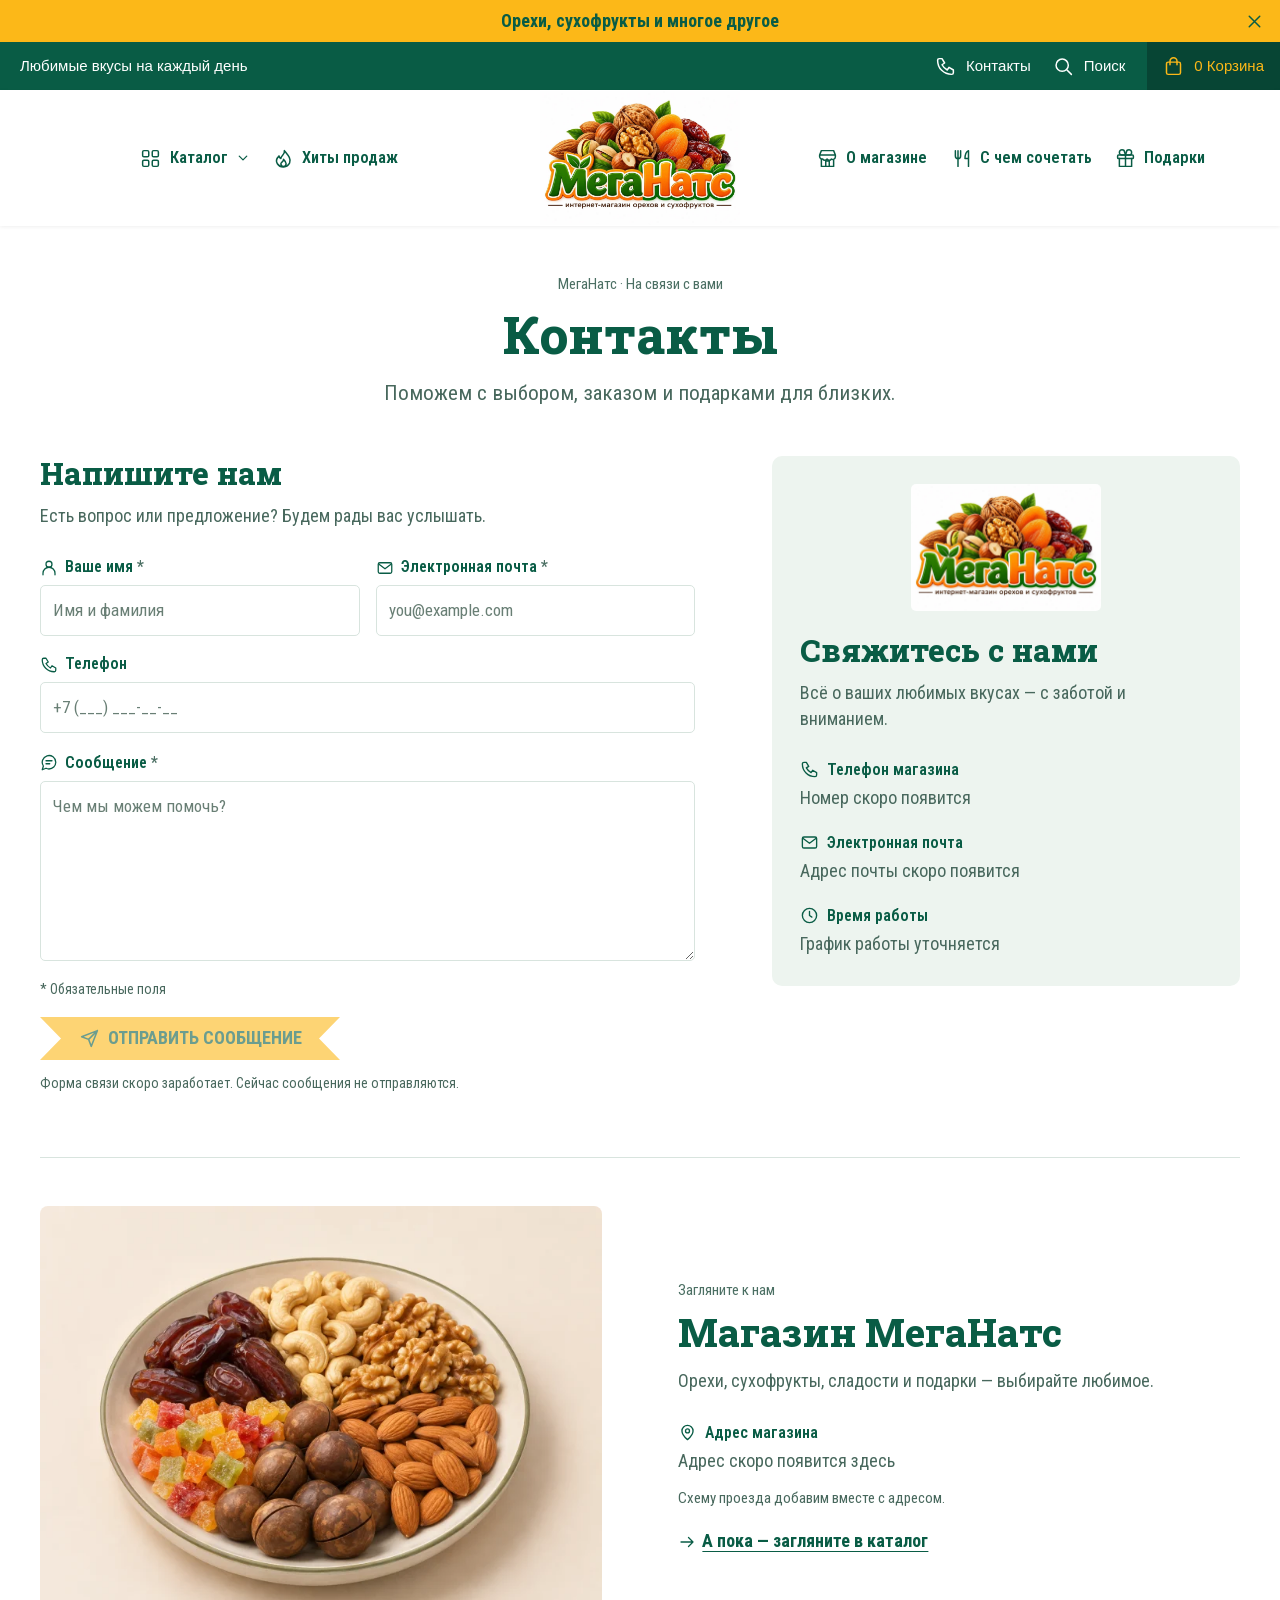
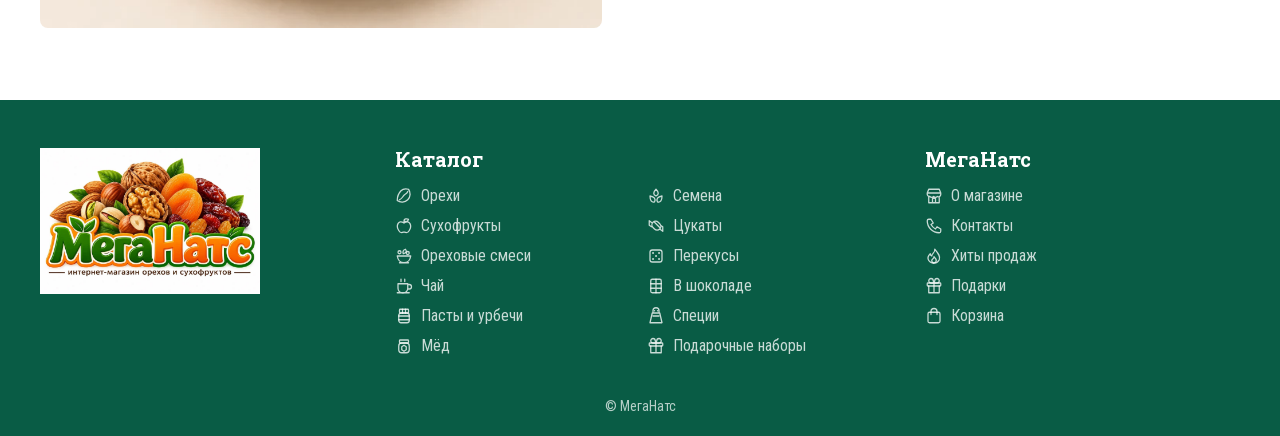
==== contacts.html @ 9f07befe "save" ====
<!doctype html>
<html lang="ru">
<head>
  <meta charset="utf-8">
  <meta name="viewport" content="width=device-width, initial-scale=1">
  <meta name="theme-color" content="#095c45">
  <meta name="description" content="Свяжитесь с МегаНатс: вопросы о заказах, орехах, сухофруктах и подарочных наборах.">
  <title>Контакты — МегаНатс</title>
  <link rel="stylesheet" href="styles.css">
  <script defer src="products.js"></script>
  <script defer src="app.js"></script>
</head>
<body id="top">
  <a class="skip" href="#main">К содержанию</a>
  <div class="announcement">
    <a href="index.html#catalog">Орехи, сухофрукты и многое другое</a>
    <button type="button" class="announcement-close close-button" aria-label="Закрыть объявление" data-action="dismiss-announcement"><svg class="icon" aria-hidden="true" focusable="false"><use href="assets/icons.svg#close"></use></svg></button>
  </div>

  <div class="utility">
    <p>Любимые вкусы на каждый день</p>
    <div class="utility-links">
      <a href="contacts.html" aria-current="page"><svg class="icon" aria-hidden="true" focusable="false"><use href="assets/icons.svg#phone"></use></svg><span>Контакты</span></a>
      <button type="button" data-action="search"><svg class="icon" aria-hidden="true" focusable="false"><use href="assets/icons.svg#search"></use></svg>Поиск</button>
      <button type="button" data-action="cart"><svg class="icon" aria-hidden="true" focusable="false"><use href="assets/icons.svg#bag"></use></svg><span><span data-cart-count>0</span> Корзина</span></button>
    </div>
  </div>

  <header class="site-header">
    <nav class="main-nav" aria-label="Главное меню">
      <div class="nav-side">
        <details class="catalog-menu">
          <summary><svg class="icon" aria-hidden="true" focusable="false"><use href="assets/icons.svg#catalog"></use></svg><span>Каталог</span> <span class="chevron" aria-hidden="true"></span></summary>
          <div id="catalog-menu-items" class="mega-menu"></div>
        </details>
        <a href="index.html#bestsellers"><svg class="icon" aria-hidden="true" focusable="false"><use href="assets/icons.svg#flame"></use></svg><span>Хиты продаж</span></a>
      </div>
      <button class="mobile-action mobile-menu-button" type="button" data-action="menu" aria-label="Открыть меню"><svg class="icon" aria-hidden="true" focusable="false"><use href="assets/icons.svg#menu"></use></svg></button>
      <a class="brand" href="index.html#top" aria-label="МегаНатс — главная"><img src="assets/logo.png" alt="МегаНатс — интернет-магазин орехов и сухофруктов" width="1536" height="1024"></a>
      <div class="nav-side">
        <a href="index.html#about"><svg class="icon" aria-hidden="true" focusable="false"><use href="assets/icons.svg#store"></use></svg><span>О магазине</span></a>
        <a href="index.html#tips"><svg class="icon" aria-hidden="true" focusable="false"><use href="assets/icons.svg#pairing"></use></svg><span>С чем сочетать</span></a>
        <a href="index.html#gifts"><svg class="icon" aria-hidden="true" focusable="false"><use href="assets/icons.svg#gift"></use></svg><span>Подарки</span></a>
      </div>
      <div class="mobile-action mobile-tools">
        <button type="button" data-action="search" aria-label="Поиск"><svg class="icon" aria-hidden="true" focusable="false"><use href="assets/icons.svg#search"></use></svg></button>
        <button type="button" data-action="cart" aria-label="Корзина"><svg class="icon" aria-hidden="true" focusable="false"><use href="assets/icons.svg#bag"></use></svg><span class="mobile-count" data-cart-count>0</span></button>
      </div>
    </nav>
  </header>

  <main id="main" class="contacts-page">
    <header class="contacts-heading page-width">
      <p class="contacts-eyebrow">МегаНатс · На связи с вами</p>
      <h1>Контакты</h1>
      <p>Поможем с выбором, заказом и подарками для близких.</p>
    </header>

    <div class="contact-layout page-width">
      <section class="contact-message" aria-labelledby="contact-message-title">
        <h2 id="contact-message-title">Напишите нам</h2>
        <p class="contact-intro">Есть вопрос или предложение? Будем рады вас услышать.</p>
        <form id="contact-form" class="contact-form" aria-describedby="contact-form-note">
          <div class="contact-fields">
            <label><svg class="icon" aria-hidden="true" focusable="false"><use href="assets/icons.svg#user"></use></svg>Ваше имя <span aria-hidden="true">*</span><input name="name" autocomplete="name" placeholder="Имя и фамилия" maxlength="100" required></label>
            <label><svg class="icon" aria-hidden="true" focusable="false"><use href="assets/icons.svg#mail"></use></svg>Электронная почта <span aria-hidden="true">*</span><input name="email" type="email" autocomplete="email" placeholder="you@example.com" maxlength="150" required></label>
            <label class="contact-field-wide"><svg class="icon" aria-hidden="true" focusable="false"><use href="assets/icons.svg#phone"></use></svg>Телефон<input name="phone" type="tel" autocomplete="tel" placeholder="+7 (___) ___-__-__" maxlength="30"></label>
          </div>
          <label><svg class="icon" aria-hidden="true" focusable="false"><use href="assets/icons.svg#message"></use></svg>Сообщение <span aria-hidden="true">*</span><textarea name="message" rows="6" maxlength="3000" placeholder="Чем мы можем помочь?" required></textarea></label>
          <p class="contact-required">* Обязательные поля</p>
          <button class="ribbon" type="submit" disabled><svg class="icon" aria-hidden="true" focusable="false"><use href="assets/icons.svg#send"></use></svg>Отправить сообщение</button>
          <p id="contact-form-note" class="contact-form-note">Форма связи скоро заработает. Сейчас сообщения не отправляются.</p>
        </form>
      </section>

      <aside class="contact-card" aria-labelledby="contact-card-title">
        <img class="contact-logo" src="assets/logo.png" alt="МегаНатс — интернет-магазин орехов и сухофруктов" width="1536" height="1024">
        <h2 id="contact-card-title">Свяжитесь с нами</h2>
        <p>Всё о ваших любимых вкусах — с заботой и вниманием.</p>
        <dl class="contact-details">
          <div><dt><svg class="icon" aria-hidden="true" focusable="false"><use href="assets/icons.svg#phone"></use></svg>Телефон магазина</dt><dd class="contact-placeholder">Номер скоро появится</dd></div>
          <div><dt><svg class="icon" aria-hidden="true" focusable="false"><use href="assets/icons.svg#mail"></use></svg>Электронная почта</dt><dd class="contact-placeholder">Адрес почты скоро появится</dd></div>
          <div><dt><svg class="icon" aria-hidden="true" focusable="false"><use href="assets/icons.svg#clock"></use></svg>Время работы</dt><dd class="contact-placeholder">График работы уточняется</dd></div>
        </dl>
      </aside>
    </div>

    <section class="contact-visit page-width" aria-labelledby="contact-visit-title">
      <div class="contact-visit-photo"><img src="assets/catalog/6151.webp" alt="Ассорти орехов и сухофруктов МегаНатс" width="720" height="540" loading="lazy"></div>
      <div class="contact-visit-copy">
        <p class="contacts-eyebrow">Загляните к нам</p>
        <h2 id="contact-visit-title">Магазин МегаНатс</h2>
        <p>Орехи, сухофрукты, сладости и подарки — выбирайте любимое.</p>
        <dl class="contact-details">
          <div><dt><svg class="icon" aria-hidden="true" focusable="false"><use href="assets/icons.svg#pin"></use></svg>Адрес магазина</dt><dd class="contact-placeholder">Адрес скоро появится здесь</dd></div>
        </dl>
        <p class="contact-map-note">Схему проезда добавим вместе с адресом.</p>
        <a class="text-link" href="index.html#catalog"><svg class="icon" aria-hidden="true" focusable="false"><use href="assets/icons.svg#arrow-right"></use></svg>А пока — загляните в каталог</a>
      </div>
    </section>
  </main>

  <footer class="footer">
    <div class="page-width footer-grid">
      <a class="footer-brand" href="index.html#top"><img src="assets/logo.png" width="1536" height="1024" alt="МегаНатс" loading="lazy"></a>
      <div><h2>Каталог</h2><div id="footer-categories" class="footer-links"></div></div>
      <div><h2>МегаНатс</h2><div class="footer-links">
        <a href="index.html#about"><svg class="icon" aria-hidden="true" focusable="false"><use href="assets/icons.svg#store"></use></svg><span>О магазине</span></a><a href="contacts.html" aria-current="page"><svg class="icon" aria-hidden="true" focusable="false"><use href="assets/icons.svg#phone"></use></svg><span>Контакты</span></a><a href="index.html#bestsellers"><svg class="icon" aria-hidden="true" focusable="false"><use href="assets/icons.svg#flame"></use></svg><span>Хиты продаж</span></a><a href="index.html#gifts"><svg class="icon" aria-hidden="true" focusable="false"><use href="assets/icons.svg#gift"></use></svg><span>Подарки</span></a>
        <button type="button" data-action="cart"><svg class="icon" aria-hidden="true" focusable="false"><use href="assets/icons.svg#bag"></use></svg>Корзина</button>
      </div></div>
    </div>
    <p class="copyright">© МегаНатс</p>
  </footer>

  <dialog id="cart-dialog" class="drawer" aria-labelledby="cart-title">
    <div class="dialog-heading"><h2 id="cart-title"><svg class="icon" aria-hidden="true" focusable="false"><use href="assets/icons.svg#bag"></use></svg>Корзина</h2><button class="close-button" data-action="close" type="button" aria-label="Закрыть корзину"><svg class="icon" aria-hidden="true" focusable="false"><use href="assets/icons.svg#close"></use></svg></button></div>
    <div id="cart-items" class="cart-items"></div>
    <div id="cart-summary" class="cart-summary" hidden>
      <p class="total"><strong>Итого</strong><strong id="cart-total"></strong></p>
      <button class="ribbon" data-action="checkout" type="button"><svg class="icon" aria-hidden="true" focusable="false"><use href="assets/icons.svg#receipt"></use></svg>Оформить заказ</button>
      <button class="text-link" data-action="download" type="button"><svg class="icon" aria-hidden="true" focusable="false"><use href="assets/icons.svg#download"></use></svg>Скачать список</button>
      <p>Цены предварительные. Оформление работает в тестовом режиме.</p>
    </div>
  </dialog>
  <dialog id="product-dialog" class="product-dialog" aria-labelledby="product-title">
    <button class="close-button product-close" data-action="close" type="button" aria-label="Закрыть карточку товара"><svg class="icon" aria-hidden="true" focusable="false"><use href="assets/icons.svg#close"></use></svg></button>
    <div id="product-detail" class="product-detail"></div>
  </dialog>
  <dialog id="menu-dialog" class="drawer mobile-drawer" aria-labelledby="mobile-menu-title">
    <div class="dialog-heading"><h2 id="mobile-menu-title"><svg class="icon" aria-hidden="true" focusable="false"><use href="assets/icons.svg#menu"></use></svg>Меню</h2><button class="close-button" data-action="close" type="button" aria-label="Закрыть меню"><svg class="icon" aria-hidden="true" focusable="false"><use href="assets/icons.svg#close"></use></svg></button></div>
    <nav class="mobile-nav" aria-label="Разделы магазина">
      <details class="mobile-catalog-menu">
        <summary><svg class="icon" aria-hidden="true" focusable="false"><use href="assets/icons.svg#catalog"></use></svg><span>Каталог</span> <span class="chevron" aria-hidden="true"></span></summary>
        <div id="mobile-categories" class="mobile-category-links"></div>
      </details>
      <a href="index.html#bestsellers"><svg class="icon" aria-hidden="true" focusable="false"><use href="assets/icons.svg#flame"></use></svg><span>Хиты продаж</span></a><a href="index.html#about"><svg class="icon" aria-hidden="true" focusable="false"><use href="assets/icons.svg#store"></use></svg><span>О магазине</span></a><a href="index.html#tips"><svg class="icon" aria-hidden="true" focusable="false"><use href="assets/icons.svg#pairing"></use></svg><span>С чем сочетать</span></a><a href="contacts.html" aria-current="page"><svg class="icon" aria-hidden="true" focusable="false"><use href="assets/icons.svg#phone"></use></svg><span>Контакты</span></a>
    </nav>
  </dialog>
  <button class="floating-cart" data-action="cart" type="button" hidden>
    <svg class="icon" aria-hidden="true" focusable="false"><use href="assets/icons.svg#bag"></use></svg>
    <span>Корзина <span class="floating-cart-count" data-cart-count>0</span></span>
    <strong id="floating-total"></strong>
  </button>
  <dialog id="checkout-dialog" class="checkout-dialog" aria-labelledby="checkout-title">
    <div class="dialog-heading">
      <h2 id="checkout-title"><svg class="icon" aria-hidden="true" focusable="false"><use href="assets/icons.svg#receipt"></use></svg>Оформление заказа</h2>
      <button class="close-button" data-action="close" type="button" aria-label="Закрыть оформление заказа"><svg class="icon" aria-hidden="true" focusable="false"><use href="assets/icons.svg#close"></use></svg></button>
    </div>
    <form id="checkout-form" class="checkout-body" method="dialog">
      <p class="demo-note">Тестовый заказ. Используйте пример контактов. Оплата и отправка заказа не подключены.</p>
      <fieldset>
        <legend><svg class="icon" aria-hidden="true" focusable="false"><use href="assets/icons.svg#user"></use></svg>Контакты</legend>
        <div class="checkout-fields">
          <label><span class="field-label"><svg class="icon" aria-hidden="true" focusable="false"><use href="assets/icons.svg#user"></use></svg>Имя</span><input name="name" autocomplete="off" maxlength="80" required></label>
          <label><span class="field-label"><svg class="icon" aria-hidden="true" focusable="false"><use href="assets/icons.svg#phone"></use></svg>Телефон</span><input name="phone" type="tel" autocomplete="off" maxlength="30" placeholder="+7 900 000-00-00" required></label>
        </div>
      </fieldset>
      <fieldset>
        <legend><svg class="icon" aria-hidden="true" focusable="false"><use href="assets/icons.svg#truck"></use></svg>Получение</legend>
        <div class="delivery-options">
          <label><input name="method" type="radio" value="pickup" checked> <svg class="icon" aria-hidden="true" focusable="false"><use href="assets/icons.svg#store"></use></svg>Самовывоз</label>
          <label><input name="method" type="radio" value="courier"> <svg class="icon" aria-hidden="true" focusable="false"><use href="assets/icons.svg#truck"></use></svg>Доставка</label>
        </div>
        <p class="fulfillment-note" id="fulfillment-note"></p>
        <div class="checkout-fields" id="address-fields" hidden>
          <label><span class="field-label"><svg class="icon" aria-hidden="true" focusable="false"><use href="assets/icons.svg#pin"></use></svg>Город</span><input name="city" autocomplete="off" maxlength="80" required disabled></label>
          <label><span class="field-label"><svg class="icon" aria-hidden="true" focusable="false"><use href="assets/icons.svg#pin"></use></svg>Улица, дом, квартира</span><input name="address" autocomplete="off" maxlength="180" required disabled></label>
        </div>
      </fieldset>
      <fieldset>
        <legend><svg class="icon" aria-hidden="true" focusable="false"><use href="assets/icons.svg#bag"></use></svg>Ваш заказ</legend>
        <ul class="checkout-lines" id="checkout-lines"></ul>
        <dl class="checkout-totals">
          <div><dt>Товары</dt><dd id="checkout-subtotal"></dd></div>
          <div><dt>Получение</dt><dd id="checkout-fee"></dd></div>
          <div class="checkout-grand-total"><dt>Итого</dt><dd id="checkout-total" aria-live="polite"></dd></div>
        </dl>
      </fieldset>
      <div class="checkout-actions">
        <button class="ribbon" type="submit"><svg class="icon" aria-hidden="true" focusable="false"><use href="assets/icons.svg#check"></use></svg>Подтвердить тестовый заказ</button>
        <button class="text-link" type="button" data-action="back-to-cart"><svg class="icon" aria-hidden="true" focusable="false"><use href="assets/icons.svg#arrow-left"></use></svg>Назад в корзину</button>
      </div>
    </form>
    <div id="checkout-confirmation" class="checkout-body checkout-confirmation" hidden>
      <h3 id="checkout-result-title" tabindex="-1">Тестовый заказ сформирован</h3>
      <p id="checkout-result"></p>
      <p>Заказ можно скачать для проверки. Он не отправлен в магазин.</p>
      <div class="checkout-actions">
        <button class="ribbon" data-action="download-order" type="button"><svg class="icon" aria-hidden="true" focusable="false"><use href="assets/icons.svg#download"></use></svg>Скачать заказ</button>
        <button class="text-link" data-action="close" type="button"><svg class="icon" aria-hidden="true" focusable="false"><use href="assets/icons.svg#arrow-left"></use></svg>Вернуться к покупкам</button>
      </div>
    </div>
  </dialog>
  <div class="toast" role="status" aria-live="polite"></div>
</body>
</html>
---- styles.css ----
@font-face {
  font-family: 'Roboto Condensed';
  src: url('assets/roboto-condensed-cyrillic.woff2') format('woff2');
  font-weight: 400 700;
  font-display: swap;
  unicode-range: U+0400-045F, U+0490-0491, U+04B0-04B1, U+2116;
}
@font-face {
  font-family: 'Roboto Condensed';
  src: url('assets/roboto-condensed-latin.woff2') format('woff2');
  font-weight: 400 700;
  font-display: swap;
  unicode-range: U+0000-00FF, U+2000-206F, U+20BD;
}
@font-face {
  font-family: 'Roboto Slab';
  src: url('assets/roboto-slab-cyrillic.woff2') format('woff2');
  font-weight: 600 900;
  font-display: swap;
  unicode-range: U+0400-045F, U+0490-0491, U+04B0-04B1, U+2116;
}
@font-face {
  font-family: 'Roboto Slab';
  src: url('assets/roboto-slab-latin.woff2') format('woff2');
  font-weight: 600 900;
  font-display: swap;
  unicode-range: U+0000-00FF, U+2000-206F, U+20BD;
}
:root {
  color-scheme: light;
  --green: #095c45;
  --dark-green: #074534;
  --gold: #fcb818;
  --grass: #2b841a;
  --mist: #c1d6d0;
  --line: #d8e4de;
  --photo-background: #f7f3e9;
  --heading: 'Roboto Slab', Georgia, serif;
  --body: 'Roboto Condensed', 'Arial Narrow', Arial, sans-serif;
  color: var(--green);
  background: #fff;
  font: 18px/1.45 var(--body);
}
*, *::before, *::after { box-sizing: border-box; }
html { scroll-behavior: smooth; }
body { margin: 0; }
body:has(dialog[open]) { overflow: hidden; }
img { display: block; max-width: 100%; height: auto; }
button, input, select, textarea { font: inherit; color: inherit; }
select {
  appearance: none;
  -webkit-appearance: none;
  background-image: url('assets/chevron-down.svg');
  background-repeat: no-repeat;
  background-position: right 14px center;
  background-size: 12px 12px;
}
button { cursor: pointer; }
a { color: inherit; text-decoration: none; }
button:focus-visible, a:focus-visible, input:focus-visible, select:focus-visible, textarea:focus-visible, summary:focus-visible {
  outline: 3px solid #2b841a;
  outline-offset: 4px;
}
h1, h2, h3 { font-family: var(--heading); line-height: 1.13; margin: 0; }
h2 { font-size: clamp(30px, 4vw, 48px); font-weight: 800; }
p { margin: 0; }
[hidden] { display: none !important; }
.page-width { width: min(100% - 64px, 1200px); margin-inline: auto; }
.skip { position: fixed; z-index: 10; top: 8px; left: 10px; padding: 10px 16px; background: white; transform: translateY(-160%); }
.skip:focus { transform: none; }

.announcement {
  position: relative;
  min-height: 42px;
  display: grid;
  place-items: center;
  padding: 8px 46px;
  text-align: center;
  background: var(--gold);
  font-weight: 700;
}
.announcement a:hover { text-decoration: underline; }
.close-button {
  position: relative;
  display: grid;
  place-items: center;
  flex: 0 0 36px;
  width: 36px;
  height: 36px;
  border: 0;
  background: transparent;
}
.close-button:hover { background: #095c4515; }
.announcement-close { position: absolute; right: 13px; width: 29px; height: 29px; }
.utility {
  min-height: 48px;
  display: flex;
  align-items: stretch;
  justify-content: space-between;
  gap: 18px;
  padding-left: 20px;
  background: var(--green);
  color: #fff;
  font: 15px/1.35 Arial, sans-serif;
}
.utility p { align-self: center; }
.utility-links { display: flex; align-items: stretch; gap: 22px; }
.utility-links a, .utility-links button { display: flex; align-items: center; gap: 10px; }
.utility-links button { border: 0; padding: 0; background: transparent; }
.utility-links a:hover, .utility-links button:hover { text-decoration: underline; }
.utility-links button:last-child { color: var(--gold); padding-inline: 16px; background: var(--dark-green); }
.utility-links :focus-visible, .footer :focus-visible { outline-color: var(--gold); }
.icon { display: inline-block; width: 21px; height: 21px; flex: 0 0 auto; fill: none; stroke: currentColor; stroke-width: 1.7; stroke-linecap: round; stroke-linejoin: round; vertical-align: middle; pointer-events: none; }
.nav-side > a, .mega-menu a, .footer-links > a, .footer-links > button { display: flex; align-items: center; gap: 8px; }
.mega-menu .icon, .footer-links .icon { width: 18px; height: 18px; }
.site-header { position: relative; z-index: 2; background: white; box-shadow: 0 1px 4px #0001; }
.main-nav { min-height: 136px; display: grid; grid-template-columns: minmax(0, 1fr) 200px minmax(0, 1fr); align-items: center; gap: 20px; width: min(100% - 36px, 1550px); margin-inline: auto; }
.nav-side { display: flex; justify-content: center; align-items: center; gap: clamp(12px, 1.8vw, 28px); }
.nav-side > a, .catalog-menu summary { font: 600 clamp(16px, 1.28vw, 20px)/1.25 var(--body); white-space: nowrap; }
.nav-side > a:hover, .catalog-menu summary:hover { color: #9b6600; }
.brand { display: block; width: 100%; }
.mobile-action { display: none; }
.catalog-menu summary { display: flex; align-items: center; gap: 9px; cursor: pointer; list-style: none; }
.catalog-menu summary::-webkit-details-marker { display: none; }
.chevron { display: inline-block; flex: 0 0 12px; width: 12px; height: 12px; background: currentColor; -webkit-mask: url('assets/chevron-down.svg') center / contain no-repeat; mask: url('assets/chevron-down.svg') center / contain no-repeat; }
.catalog-menu[open] .chevron { transform: rotate(180deg); }
.mega-menu { position: absolute; inset: 100% 0 auto; display: grid; grid-template-columns: repeat(4, minmax(0, 1fr)); gap: 7px 22px; padding: 24px max(40px, (100% - 1100px) / 2); background: var(--green); color: #fff; box-shadow: 0 6px 12px #0002; }
.mega-menu a { padding: 6px 0; color: #ffffffd1; font-size: 16px; }
.mega-menu a:hover { color: var(--gold); }

.hero { position: relative; overflow: hidden; text-align: center; }
.hero img { width: 100%; }
.hero-caption { position: absolute; inset: auto 10% clamp(2px, .35vw, 7px); }
.hero h1 { font-size: clamp(29px, 4.3vw, 70px); font-weight: 700; letter-spacing: -0.03em; }
.hero-caption p { margin-top: clamp(6px, 1.2vw, 21px); font-size: clamp(15px, 1.8vw, 26px); }
.store-intro { width: calc(100% - 64px); padding-block: 48px 24px; }
.store-intro h2 { text-align: center; font-size: clamp(25px, 2.7vw, 36px); line-height: 1.2; }
.store-intro-copy { margin-top: 22px; font-size: 19px; line-height: 1.55; }
.store-intro-copy > p + p { margin-top: 8px; }
.store-intro-copy > .store-intro-lead { margin-top: 20px; }
.store-intro-list { display: grid; grid-template-columns: repeat(2, minmax(0, 1fr)); gap: 16px 40px; margin: 16px 0 0; padding: 0; list-style: none; }
.store-intro-list li { position: relative; padding-left: 32px; }
.store-intro-list > li > .icon { position: absolute; left: 0; top: .2em; }
.store-intro-list strong { font-weight: 600; }
.store-intro + .category-section { padding-top: 36px; }
.category-section { padding-block: 56px 78px; text-align: center; }
.category-section h2 { margin-bottom: 40px; }
.category-grid { display: grid; grid-template-columns: repeat(4, minmax(0, 1fr)); gap: 29px 21px; }
.category { display: flex; flex-direction: column; align-items: center; gap: 11px; padding: 0 0 12px; }
.category-preview { width: min(100%, 220px); }
.category-preview, .featured-frame {
  display: grid;
  place-items: center;
  aspect-ratio: 1;
  border-radius: 8px;
  overflow: hidden;
  background: #f4e9dc;
}
.category-preview img, .featured-frame img {
  width: 100%;
  mask-image: linear-gradient(transparent, #000 8%, #000 92%, transparent);
}
.category h3 { flex: 1; display: grid; place-items: center; font-size: clamp(20px, 2.2vw, 30px); font-weight: 800; }
.ribbon {
  display: inline-flex;
  align-items: center;
  justify-content: center;
  gap: 8px;
  min-height: 43px;
  width: min(100%, 300px);
  padding: 9px 23px;
  border: 0;
  color: var(--green);
  background: var(--gold);
  font: 700 22px/1.15 var(--body);
  text-align: center;
  text-transform: uppercase;
  clip-path: polygon(0 0, 100% 0, 93% 50%, 100% 100%, 0 100%, 7% 50%);
  transition: background-color .2s ease, color .2s ease;
}
.ribbon:hover, .ribbon:focus-visible, .category:hover .ribbon, .category:focus-visible .ribbon { background: var(--grass); color: #fff; }
.category .ribbon { max-width: 200px; }
.bestsellers { background: var(--mist); padding: 50px 0; }
.bestsellers h2, .catalog-section h2, .about > h2, .about-intro { text-align: center; }
.carousel { position: relative; margin-top: 34px; padding: 0 62px; }
.featured-product { min-height: 340px; display: grid; grid-template-columns: minmax(0, 1fr) minmax(0, 1fr); align-items: center; gap: clamp(28px, 5vw, 72px); }
.featured-frame { width: min(100%, 430px); justify-self: end; }
.featured-copy h3, .split-text h3 { max-width: 470px; font-size: clamp(26px, 3.2vw, 45px); }
.featured-copy h3 { min-block-size: 2.26em; }
.featured-copy .price { margin: 12px 0 2px; }
.featured-weight { margin-bottom: 16px; }
.carousel-arrow { position: absolute; z-index: 1; top: 50%; transform: translateY(-50%); display: grid; place-items: center; width: 42px; height: 44px; padding: 0; border: 0; background: transparent; }
.carousel-arrow .icon { width: 28px; height: 28px; }
.carousel-arrow:hover { color: var(--grass); background: #fff7; }
.carousel-prev { left: 0; }
.carousel-next { right: 0; }
.carousel-footer { display: flex; justify-content: center; align-items: center; gap: 12px; margin-top: 16px; }
.carousel-pagination { display: flex; align-items: center; gap: 4px; }
.carousel-dot { position: relative; display: grid; place-items: center; width: 44px; min-height: 36px; padding: 0; border: 0; background: transparent; }
.carousel-dot::before, .carousel-dot-fill { width: 32px; height: 8px; border-radius: 20px; }
.carousel-dot::before { content: ''; background: #095c4529; }
.carousel-dot:hover::before { background: #095c4559; }
.carousel-dot[aria-current='true']::before { background: #095c4566; }
.carousel-dot-fill { position: absolute; left: 6px; background: var(--green); transform: scaleX(0); transform-origin: left; pointer-events: none; }
.carousel-status { position: absolute; width: 1px; height: 1px; overflow: hidden; clip-path: inset(50%); white-space: nowrap; }

.catalog-section { padding-block: 68px; }
.catalog-price-note { margin-top: 8px; text-align: center; color: #48685d; font-size: 15px; }
.catalog-controls { display: grid; grid-template-columns: minmax(0, 1fr) minmax(0, 220px) minmax(0, 200px); gap: 12px; margin: 22px 0 14px; }
.search-box { display: flex; gap: 10px; align-items: center; min-width: 0; padding: 0 13px; border: 1px solid var(--line); border-radius: 6px; }
.search-box:focus-within { outline: 2px solid var(--green); }
.search-box input { min-width: 0; width: 100%; height: 44px; padding: 4px 0; border: 0; outline: 0; background: transparent; }
.search-box input:focus-visible { outline: 0; }
.category-box, .sort-box { position: relative; display: flex; min-width: 0; align-items: center; gap: 6px; border: 1px solid var(--line); border-radius: 6px; background: #fff; font-size: 16px; }
.category-box select, .sort-box select { width: 100%; min-width: 0; height: 44px; border: 0; border-radius: inherit; padding: 8px 36px 8px 12px; background-color: transparent; cursor: pointer; }
.category-box, .sort-box { padding-left: 10px; }
.sort-box:focus-within { outline: 2px solid var(--green); outline-offset: 2px; }
.results-count { color: #3f6b5e; margin: 14px 0; font-size: 16px; }
.products { display: grid; grid-template-columns: repeat(4, minmax(0, 1fr)); gap: 18px; }
.product {
  min-width: 0;
  display: flex;
  flex-direction: column;
  padding: 8px;
  border: 1px solid var(--line);
  border-radius: 8px;
  background: #fff;
  transition: border-color .2s ease, box-shadow .2s ease;
}
.product:focus-within { border-color: #90ae9e; }
@media (hover: hover) {
  .product:hover { border-color: #90ae9e; box-shadow: 0 4px 16px #0745340d; }
}
.product-photo { display: block; padding: 0; width: 100%; border: 0; border-radius: 4px; background: var(--photo-background); }
.product-photo img { width: 100%; aspect-ratio: 4 / 3; border-radius: inherit; object-fit: cover; }
.product-content { flex: 1; display: flex; flex-direction: column; gap: 11px; padding: 13px 7px 6px; }
.product h3 { flex: 1; font-size: 17px; line-height: 1.28; overflow-wrap: anywhere; }
.product-name { text-align: left; padding: 0; border: 0; background: transparent; }
.product-name-main { display: block; }
.product-name-note {
  display: block;
  margin-top: 3px;
  color: #4b6f63;
  font: 400 clamp(13px, .86em, 15px)/1.3 var(--body);
}
.product-name:hover .product-name-main { text-decoration: underline; text-underline-offset: 3px; }
.product-meta { display: flex; flex-wrap: wrap; gap: 4px 9px; align-items: center; justify-content: space-between; padding-top: 8px; border-top: 1px solid var(--line); }
.product-meta .weight { padding: 4px 8px; border-radius: 4px; color: var(--dark-green); background-color: #eef4ef; font-size: 15px; }
.product-meta select.weight { max-width: 100%; min-height: 36px; padding-inline: 8px 34px; border: 1px solid var(--line); }
.product-meta .unit-price { width: 100%; margin-top: 1px; }
.unit-price { font-size: 14px; color: #48685d; }
.packaging-field { display: flex; flex-wrap: wrap; align-items: center; gap: 6px 10px; margin-top: 10px; }
.packaging-field select { min-height: 44px; max-width: 100%; padding: 6px 36px 6px 10px; border: 1px solid var(--line); border-radius: 4px; background-color: #eef4ef; }
.product-facts { margin: 12px 0 0; font-size: 16px; }
.product-facts div { display: flex; flex-wrap: wrap; gap: 0 6px; }
.product-facts dt { font-weight: 700; }
.product-facts dd { margin: 0; }
.product-detail .unit-price { margin: -7px 0 13px; }
.price { font-size: 24px; font-weight: 700; }
.product-meta .price { line-height: 1.15; }
.product .ribbon { width: 100%; max-width: none; font-size: 17px; min-height: 44px; padding-inline: 14px; }
.empty-products { grid-column: 1 / -1; text-align: center; padding: 35px 0 20px; }
.empty-products .text-link { display: inline-block; margin-top: 8px; }
.more-button { display: flex; margin: 28px auto 0; }

.nature { display: grid; place-items: center; min-height: 520px; padding: 70px 0; color: #fff; background: linear-gradient(#032b20a6, #032b2085), url('assets/environment.jpg') center / cover; text-align: center; }
.nature p { margin: 14px auto 28px; font-size: 23px; }
.about { padding: 64px 0; }
.about-intro { margin: 14px auto 37px; font-size: 24px; }
.split { display: grid; grid-template-columns: minmax(0, 1fr) minmax(0, 1fr); gap: clamp(24px, 5vw, 72px); align-items: center; }
.split + .split { margin-top: 30px; }
.split img { justify-self: center; width: min(100%, 510px); max-height: 430px; object-fit: contain; }
.split-reverse img { order: 2; width: min(100%, 345px); border-radius: 8px; }
.split-text p { max-width: 460px; margin: 16px 0 20px; font-size: 21px; }
.text-link { padding: 0; border: 0; background: transparent; font-weight: 700; text-decoration: underline; text-underline-offset: 4px; }
.text-link > .icon { width: 18px; height: 18px; margin-right: 6px; }
.text-link:hover { color: var(--grass); }
.gift-section { padding: 48px 0; background: var(--mist); }
.gift-section img { width: min(100%, 410px); border-radius: 8px; }
.footer { padding: 48px 0 20px; background: var(--green); color: white; }
.footer-grid { display: grid; grid-template-columns: 1fr 1.55fr 1fr; gap: 40px; }
.footer-brand { width: min(100%, 220px); align-self: start; }
.footer h2 { font-size: 20px; font-weight: 700; margin-bottom: 14px; }
.footer-links { display: grid; gap: 6px 14px; align-content: start; color: #ffffffc7; font-size: 16px; line-height: 1.5; }
#footer-categories { grid-template-columns: 1fr 1fr; }
.footer a:hover, .footer button:hover { color: var(--gold); }
.footer button { padding: 0; border: 0; background: transparent; text-align: left; }
.copyright { margin-top: 38px; text-align: center; color: #ffffffb3; font-size: 14px; }

.contacts-page { padding-block: 48px 72px; }
.contacts-heading { text-align: center; }
.contacts-eyebrow { color: #4b6f63; font-size: 15px; }
.contacts-heading h1 { margin-top: 10px; font-size: clamp(36px, 4vw, 56px); font-weight: 800; }
.contacts-heading > p:last-child { margin-top: 14px; color: #48685d; font-size: 21px; }
.contact-layout { display: grid; grid-template-columns: minmax(0, 1.4fr) minmax(0, 1fr); align-items: start; gap: clamp(36px, 6vw, 80px); margin-top: 48px; }
.contact-message h2, .contact-card h2 { font-size: clamp(25px, 2.4vw, 32px); }
.contact-intro { margin-top: 12px; color: #48685d; }
.contact-form { display: grid; gap: 18px; margin-top: 26px; }
.contact-fields { display: grid; grid-template-columns: repeat(2, minmax(0, 1fr)); gap: 16px; }
.contact-field-wide { grid-column: 1 / -1; }
.contact-form label { display: block; font-size: 16px; font-weight: 600; }
.contact-form label > .icon { width: 18px; height: 18px; margin-right: 7px; }
.contact-form label > span { color: #4b6f63; }
.contact-form input, .contact-form textarea { display: block; width: 100%; min-width: 0; margin-top: 7px; padding: 12px; border: 1px solid var(--line); border-radius: 5px; background: #fff; font-size: 17px; font-weight: 400; }
.contact-form input { min-height: 48px; }
.contact-form textarea { min-height: 180px; resize: vertical; }
.contact-form input::placeholder, .contact-form textarea::placeholder { color: #697f75; opacity: 1; }
.contact-required, .contact-form-note { color: #48685d; font-size: 14px; }
.contact-form .ribbon { width: min(100%, 300px); font-size: 18px; }
.contact-form .ribbon:disabled { color: var(--green); background: var(--gold); opacity: .6; cursor: default; }
.contact-form-note { max-width: 430px; margin-top: -5px; }
.contact-card { padding: 28px; border-radius: 10px; background: #edf4ef; }
.contact-logo { width: 190px; max-width: 100%; margin: 0 auto 22px; border-radius: 5px; }
.contact-card > p { margin-top: 12px; color: #48685d; }
.contact-details { display: grid; gap: 20px; margin: 26px 0 0; }
.contact-details dt { display: flex; align-items: center; gap: 8px; margin-bottom: 4px; font-size: 16px; font-weight: 600; }
.contact-details dt > .icon { width: 19px; height: 19px; }
.contact-details dd { margin: 0; font-size: 18px; overflow-wrap: anywhere; }
.contact-placeholder { color: #48685d; }
.contact-visit { display: grid; grid-template-columns: minmax(0, 1fr) minmax(0, 1fr); gap: clamp(28px, 6vw, 80px); align-items: center; margin-top: 64px; padding-top: 48px; border-top: 1px solid var(--line); }
.contact-visit-photo { overflow: hidden; border-radius: 8px; background: var(--photo-background); }
.contact-visit-photo img { width: 100%; aspect-ratio: 4 / 3; object-fit: cover; }
.contact-visit-copy h2 { margin-top: 9px; font-size: clamp(27px, 3vw, 40px); }
.contact-visit-copy > p:not(.contacts-eyebrow) { margin-top: 14px; color: #48685d; }
.contact-map-note { font-size: 15px; }
.contact-visit-copy .text-link { display: inline-block; margin-top: 18px; }

::backdrop { background: #092c22a6; }
dialog { border: 0; color: var(--green); }
.drawer { width: min(470px, 100%); max-width: 100%; height: 100%; height: 100dvh; max-height: 100%; margin: 0 0 0 auto; padding: 0; }
.drawer[open] { display: flex; flex-direction: column; }
.mobile-drawer { margin: 0 auto 0 0; }
.dialog-heading { display: flex; justify-content: space-between; gap: 12px; align-items: center; padding: 20px 22px; border-bottom: 1px solid var(--line); }
.dialog-heading h2 { display: flex; align-items: center; gap: 10px; font-size: 29px; }
.dialog-heading h2 .icon { width: 25px; height: 25px; }
.cart-items { flex: 1; overflow-y: auto; padding: 0 22px; }
.cart-empty { display: grid; place-items: center; gap: 14px; padding: 46px 0; text-align: center; }
.cart-row { display: grid; grid-template-columns: 70px minmax(0, 1fr); gap: 13px; padding: 17px 0; border-bottom: 1px solid var(--line); }
.cart-row img { width: 70px; border-radius: 4px; aspect-ratio: 4 / 3; object-fit: cover; background: var(--photo-background); }
.cart-row h3 { font-size: 17px; margin-bottom: 4px; }
.cart-row p { font-size: 15px; }
.cart-row-actions { display: flex; gap: 12px; align-items: center; justify-content: space-between; margin-top: 8px; }
.quantity { display: inline-flex; align-items: center; border: 1px solid var(--line); }
.quantity button { display: grid; place-items: center; width: 32px; height: 34px; padding: 0; border: 0; background: #fff; }
.quantity .icon { width: 16px; height: 16px; }
.quantity button:hover { background: var(--mist); }
.quantity span { padding-inline: 5px; min-width: 28px; text-align: center; }
.remove { font-size: 14px; }
.cart-summary { padding: 18px 22px 23px; border-top: 1px solid var(--line); }
.cart-summary .ribbon { width: 100%; max-width: none; }
.cart-summary .text-link { display: block; margin: 10px auto 0; }
.cart-summary p:last-child { font-size: 15px; margin-top: 10px; }
.total { display: flex; justify-content: space-between; margin-bottom: 12px; font-size: 24px; }
.product-dialog { position: fixed; width: min(740px, 100% - 32px); max-height: calc(100% - 32px); padding: 38px 26px 26px; }
.product-close { position: absolute; top: 5px; right: 5px; }
.product-detail { display: grid; grid-template-columns: 1fr 1fr; gap: 20px; align-items: center; }
.detail-photo { margin: 0; }
.detail-photo img { width: 100%; border-radius: 6px; background: var(--photo-background); }
.detail-photo figcaption { margin-top: 5px; color: #48685d; font-size: 14px; }
.product-detail h2 { font-size: clamp(22px, 3vw, 32px); }
.product-detail .price { margin: 12px 0; }

.mobile-nav { display: grid; overflow-y: auto; padding: 18px 22px; }
.mobile-nav > a, .mobile-catalog-menu > summary { display: flex; align-items: center; gap: 10px; min-height: 50px; padding: 10px 0; font-size: 20px; }
.mobile-nav > a, .mobile-catalog-menu { border-bottom: 1px solid var(--line); }
.mobile-catalog-menu > summary { padding-right: 14px; cursor: pointer; list-style: none; }
.mobile-catalog-menu > summary .chevron { margin-left: auto; }
.mobile-catalog-menu > summary::-webkit-details-marker { display: none; }
.mobile-catalog-menu[open] > summary .chevron { transform: rotate(180deg); }
.mobile-category-links { display: grid; padding: 0 0 8px 31px; }
.mobile-category-links a { display: flex; align-items: center; gap: 8px; min-height: 44px; padding: 7px 0; color: #095c45cc; font-size: 16px; }
.mobile-category-links .icon { width: 18px; height: 18px; }
.mobile-category-links a:hover, .mobile-category-links a:focus-visible { color: var(--green); text-decoration: underline; text-underline-offset: 3px; }
.toast { position: fixed; z-index: 5; right: 20px; bottom: 20px; max-width: calc(100% - 40px); padding: 12px 16px; color: white; background: var(--dark-green); box-shadow: 0 3px 15px #0002; }
.toast:empty { display: none; }
body.cart-shortcut-active .footer { padding-bottom: calc(90px + env(safe-area-inset-bottom)); }
body.cart-shortcut-active .toast { bottom: 90px; }
.floating-cart {
  position: fixed;
  z-index: 4;
  bottom: 24px;
  right: 24px;
  width: min(calc(100% - 48px), 410px);
  min-height: 52px;
  display: flex;
  align-items: center;
  gap: 9px;
  margin: 0;
  padding: 10px 16px;
  border: 0;
  border-radius: 6px;
  color: white;
  background: var(--dark-green);
  box-shadow: 0 5px 20px #092c2255;
}
.floating-cart strong { margin-left: auto; white-space: nowrap; }
.floating-cart-count { display: inline-block; min-width: 20px; padding: 0 4px; border-radius: 12px; color: var(--dark-green); background: var(--gold); text-align: center; }
.checkout-dialog { position: fixed; width: min(630px, 100% - 28px); max-height: calc(100% - 28px); padding: 0; }
.checkout-dialog[open] { display: flex; flex-direction: column; }
.checkout-body { overflow-y: auto; padding: 18px 22px 22px; }
.checkout-body fieldset { margin: 0 0 17px; min-width: 0; padding: 0; border: 0; }
.checkout-body legend { margin-bottom: 7px; padding: 0; font-weight: 700; }
.checkout-body legend > .icon { margin-right: 7px; }
.field-label { display: inline-flex; align-items: center; gap: 7px; }
.field-label .icon { width: 17px; height: 17px; }
.checkout-fields { display: grid; grid-template-columns: repeat(2, minmax(0, 1fr)); gap: 8px 12px; }
.checkout-fields label { display: grid; gap: 3px; font-size: 16px; }
.checkout-fields input { width: 100%; min-height: 43px; padding: 8px; border: 1px solid var(--line); border-radius: 4px; background: #fff; }
.demo-note { margin-bottom: 17px; padding: 9px 11px; background: var(--photo-background); font-size: 15px; }
.delivery-options { display: flex; flex-wrap: wrap; gap: 8px; }
.delivery-options label { display: flex; align-items: center; gap: 7px; padding: 5px 10px; border: 1px solid var(--line); border-radius: 4px; cursor: pointer; }
.delivery-options label:has(input:checked) { background: #eef4ef; border-color: var(--green); }
.delivery-options input { accent-color: var(--green); }
.fulfillment-note { margin-block: 7px; color: #48685d; font-size: 15px; }
.checkout-lines { display: grid; gap: 5px; margin: 0; padding: 0; list-style: none; }
.checkout-lines li, .checkout-totals div { display: flex; justify-content: space-between; gap: 10px; }
.checkout-lines li { font-size: 16px; }
.checkout-lines li strong { white-space: nowrap; }
.checkout-totals { margin: 11px 0 0; padding-top: 7px; border-top: 1px solid var(--line); }
.checkout-totals dd { margin: 0; text-align: right; }
.checkout-grand-total { padding-top: 6px; font-size: 24px; font-weight: 700; }
.checkout-actions { display: flex; flex-wrap: wrap; align-items: center; gap: 10px 16px; }
.checkout-actions .ribbon { width: auto; max-width: 100%; font-size: 18px; }
.checkout-confirmation h3 { margin-bottom: 12px; font-size: 25px; }
.checkout-confirmation p + p, .checkout-confirmation .checkout-actions { margin-top: 10px; }

@media (max-width: 1050px) {
  .main-nav { min-height: 118px; grid-template-columns: minmax(0, 1fr) 170px minmax(0, 1fr); gap: 12px; }
  .nav-side { gap: 8px; }
  .nav-side > a, .catalog-menu summary { gap: 6px; }
  .nav-side .icon { width: 18px; height: 18px; }
  .products { grid-template-columns: repeat(3, minmax(0, 1fr)); }
}
@media (max-width: 798px) {
  .announcement { min-height: 35px; font-size: 15px; }
  .utility, .nav-side { display: none; }
  .main-nav { min-height: clamp(87px, 16vw, 106px); grid-template-columns: minmax(0, 1fr) clamp(128px, 30vw, 154px) minmax(0, 1fr); gap: 7px; width: calc(100% - 20px); }
  .mobile-action { display: flex; align-items: center; }
  .mobile-menu-button, .mobile-tools button { position: relative; width: 34px; min-height: 40px; padding: 5px; justify-content: center; align-items: center; display: flex; border: 0; background: transparent; }
  .mobile-tools { justify-content: flex-end; gap: 6px; }
  .mobile-count { position: absolute; top: 0; right: -1px; min-width: 16px; height: 16px; padding: 0 2px; border-radius: 50%; background: var(--gold); font-size: 11px; line-height: 16px; text-align: center; }
  .hero-caption { inset: auto 5% clamp(8px, 2.5vw, 18px); }
  .hero h1 { font-size: clamp(28px, 7vw, 53px); }
  .hero-caption p { margin: 8px auto 0; max-width: 75%; font-size: clamp(16px, 3.5vw, 21px); }
  .page-width { width: min(100% - 36px, 650px); }
  .store-intro { width: calc(100% - 36px); padding-block: 30px 18px; }
  .store-intro-copy { margin-top: 18px; font-size: 17px; }
  .store-intro-list { grid-template-columns: 1fr; gap: 12px; }
  .store-intro + .category-section { padding-top: 28px; }
  .category-section { padding-block: 35px 50px; }
  .category-section h2 { margin-bottom: 28px; }
  .category-grid { grid-template-columns: repeat(2, minmax(0, 1fr)); gap: 19px 17px; }
  .category h3 { font-size: clamp(17px, 4vw, 24px); }
  .category-preview { width: min(100%, 150px); }
  .category .ribbon { max-width: 155px; gap: 6px; padding-inline: 14px; font-size: 17px; }
  .bestsellers, .catalog-section, .about, .gift-section { padding-block: 38px; }
  .carousel { margin-top: 24px; padding: 0 35px; }
  .featured-product { grid-template-columns: 1fr; gap: 18px; text-align: center; }
  .featured-frame { width: min(100%, 290px); justify-self: center; }
  .featured-copy h3 { margin-inline: auto; min-block-size: 3.39em; }
  .featured-copy .ribbon { gap: 7px; padding-inline: 14px; font-size: 18px; }
  .carousel-arrow { width: 34px; top: 35%; font-size: 24px; }
  .products { grid-template-columns: repeat(2, minmax(0, 1fr)); gap: 10px; }
  .product { padding: 5px; }
  .product-content { gap: 8px; padding: 9px 4px 5px; }
  .product h3 { font-size: clamp(14px, 3.9vw, 17px); }
  .product-meta .price { font-size: 21px; }
  .product-meta .weight { padding-inline: 5px; font-size: 14px; }
  .product-meta select.weight { min-height: 40px; padding-inline: 7px 34px; }
  .product .ribbon { gap: 6px; padding-inline: 10px; }
  .product .ribbon .icon { width: 16px; height: 16px; }
  .catalog-controls { grid-template-columns: minmax(0, 1fr) 46px; gap: 8px; margin-top: 20px; }
  .search-box { grid-column: 1 / -1; }
  .category-box select { font-size: 16px; }
  .sort-box { padding: 0; justify-content: center; }
  .sort-box select { position: absolute; inset: 0; width: 100%; height: 100%; opacity: 0; }
  .split { grid-template-columns: 1fr; gap: 14px; text-align: center; }
  .split img, .split-reverse img { order: 0; width: min(100%, 350px); }
  .split-text p { margin-inline: auto; }
  .nature { min-height: 380px; }
  .footer-grid { grid-template-columns: 1fr 1fr; gap: 20px 12px; }
  .footer-brand { grid-column: 1 / -1; justify-self: center; width: 150px; }
  #footer-categories { grid-template-columns: 1fr; }
  .contacts-page { padding-block: 32px 44px; }
  .contacts-heading > p:last-child { font-size: 18px; }
  .contact-layout { grid-template-columns: 1fr; gap: 32px; margin-top: 32px; }
  .contact-card { padding: 24px; }
  .contact-logo { width: 170px; }
  .contact-visit { grid-template-columns: 1fr; gap: 24px; margin-top: 40px; padding-top: 32px; }
  body.cart-shortcut-active .toast { bottom: calc(81px + env(safe-area-inset-bottom)); }
  .floating-cart { right: 12px; bottom: calc(12px + env(safe-area-inset-bottom)); left: 12px; width: min(calc(100% - 24px), 410px); margin-inline: auto; }
}
@media (pointer: coarse) {
  .carousel-dot { min-height: 44px; }
}
@media (max-width: 460px) {
  .contact-fields { grid-template-columns: 1fr; }
  .product-detail { grid-template-columns: 1fr; gap: 12px; }
  .detail-photo { width: min(100%, 295px); justify-self: center; }
  .product-detail .ribbon { width: 100%; }
  .checkout-body { padding: 14px 16px 18px; }
  .checkout-fields { grid-template-columns: 1fr; }
  .checkout-actions .ribbon { width: 100%; }
}
@media (prefers-reduced-motion: reduce) {
  html { scroll-behavior: auto; }
  *, *::before, *::after { transition: none !important; }
}
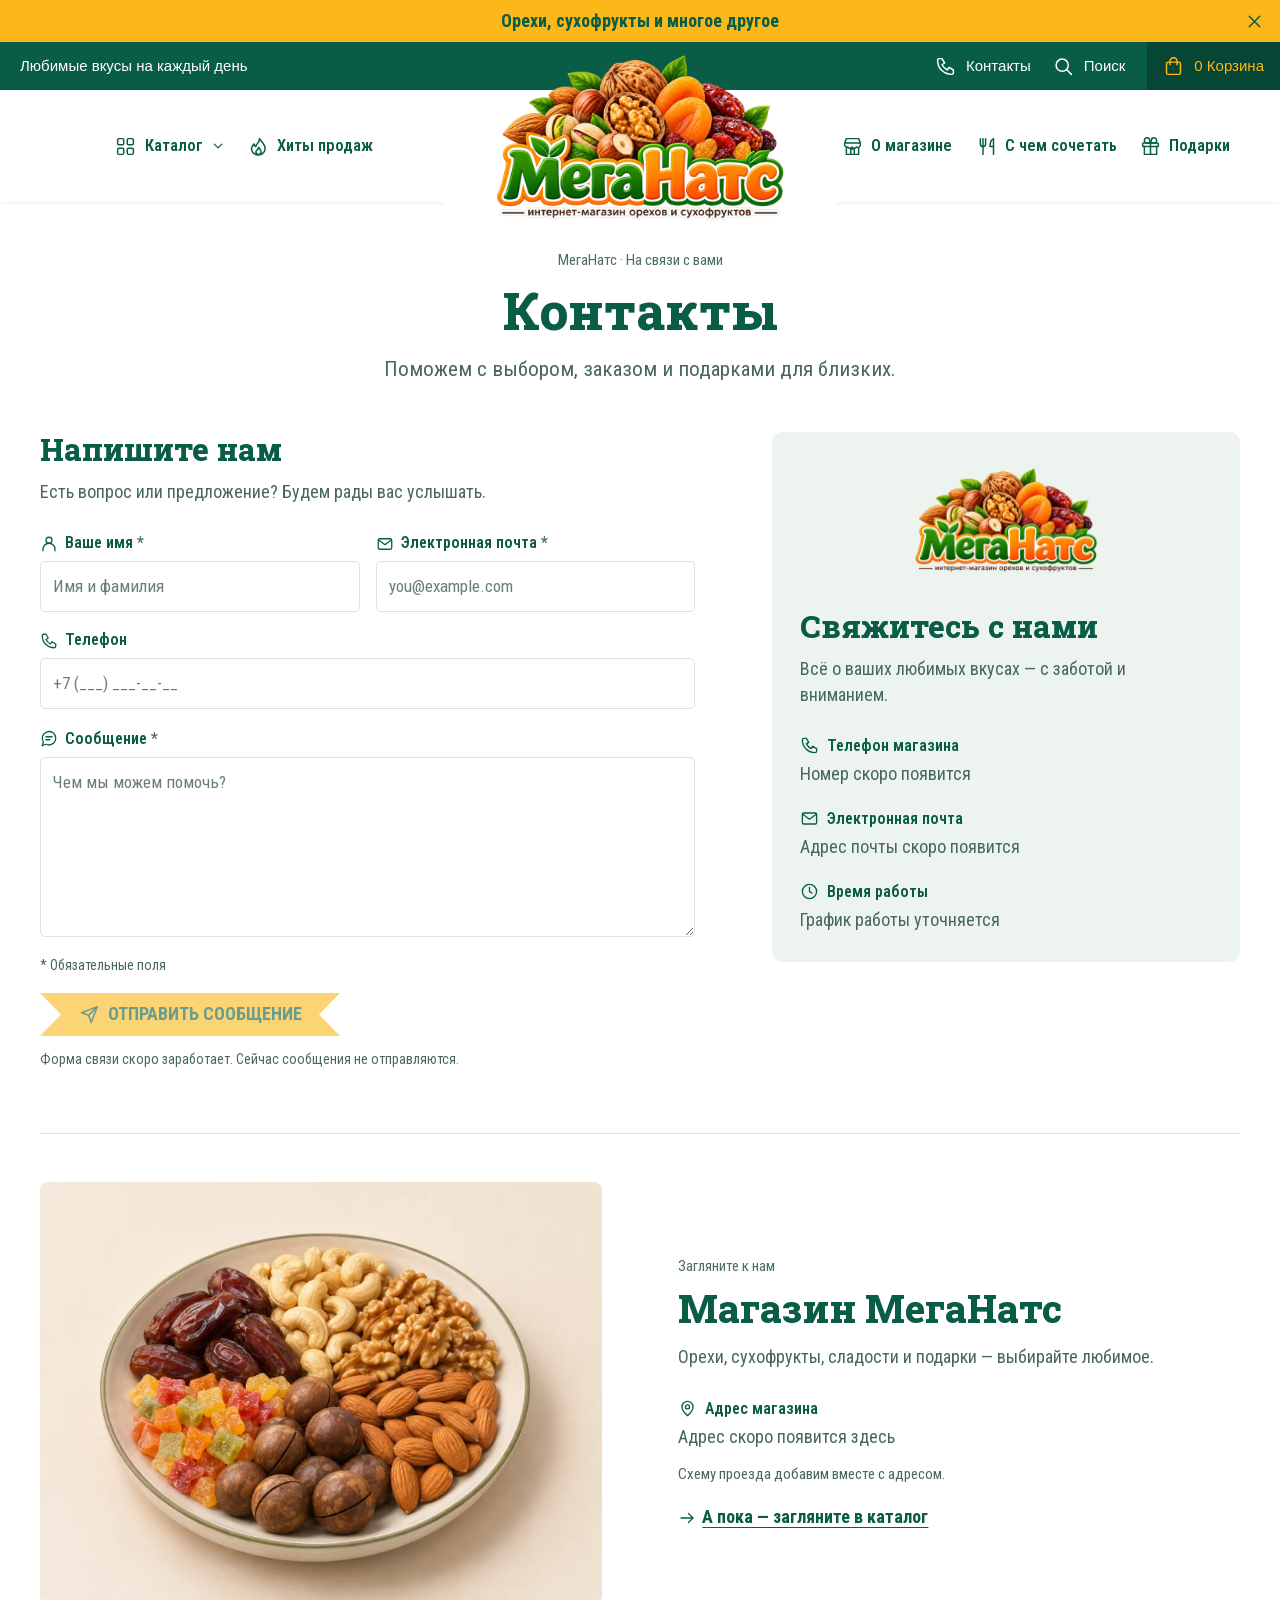
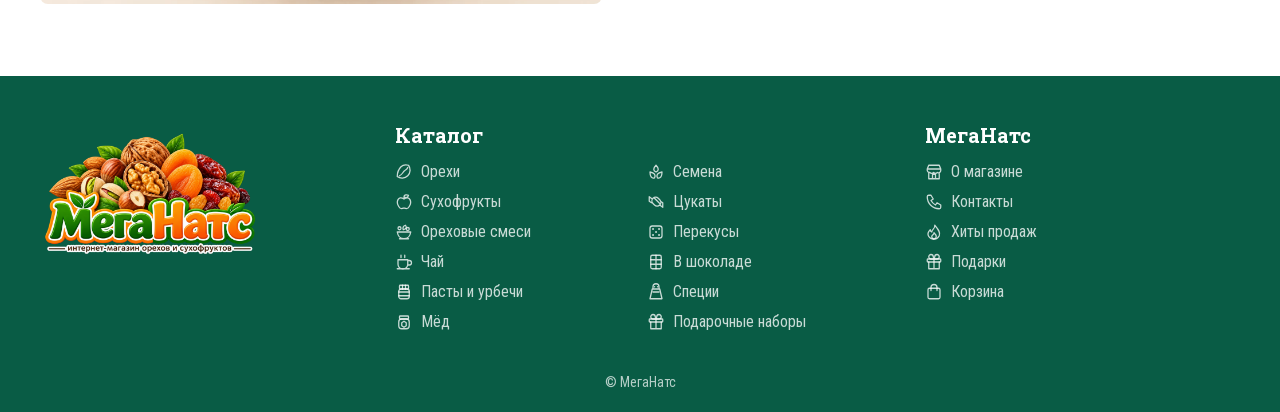
==== commit 93408fb9: "Add transparent logo throughout and shape the centered header" ====
--- a/contacts.html
+++ b/contacts.html
@@ -36,7 +36,7 @@
         <a href="index.html#bestsellers"><svg class="icon" aria-hidden="true" focusable="false"><use href="assets/icons.svg#flame"></use></svg><span>Хиты продаж</span></a>
       </div>
       <button class="mobile-action mobile-menu-button" type="button" data-action="menu" aria-label="Открыть меню"><svg class="icon" aria-hidden="true" focusable="false"><use href="assets/icons.svg#menu"></use></svg></button>
-      <a class="brand" href="index.html#top" aria-label="МегаНатс — главная"><img src="assets/logo.png" alt="МегаНатс — интернет-магазин орехов и сухофруктов" width="1536" height="1024"></a>
+      <a class="brand" href="index.html#top" aria-label="МегаНатс — главная"><img src="assets/logo-transparent.png" alt="МегаНатс — интернет-магазин орехов и сухофруктов" width="1536" height="1024"></a>
       <div class="nav-side">
         <a href="index.html#about"><svg class="icon" aria-hidden="true" focusable="false"><use href="assets/icons.svg#store"></use></svg><span>О магазине</span></a>
         <a href="index.html#tips"><svg class="icon" aria-hidden="true" focusable="false"><use href="assets/icons.svg#pairing"></use></svg><span>С чем сочетать</span></a>
@@ -74,7 +74,7 @@
       </section>
 
       <aside class="contact-card" aria-labelledby="contact-card-title">
-        <img class="contact-logo" src="assets/logo.png" alt="МегаНатс — интернет-магазин орехов и сухофруктов" width="1536" height="1024">
+        <img class="contact-logo" src="assets/logo-transparent.png" alt="МегаНатс — интернет-магазин орехов и сухофруктов" width="1536" height="1024">
         <h2 id="contact-card-title">Свяжитесь с нами</h2>
         <p>Всё о ваших любимых вкусах — с заботой и вниманием.</p>
         <dl class="contact-details">
@@ -102,7 +102,7 @@
 
   <footer class="footer">
     <div class="page-width footer-grid">
-      <a class="footer-brand" href="index.html#top"><img src="assets/logo.png" width="1536" height="1024" alt="МегаНатс" loading="lazy"></a>
+      <a class="footer-brand" href="index.html#top"><img src="assets/logo-transparent.png" width="1536" height="1024" alt="МегаНатс" loading="lazy"></a>
       <div><h2>Каталог</h2><div id="footer-categories" class="footer-links"></div></div>
       <div><h2>МегаНатс</h2><div class="footer-links">
         <a href="index.html#about"><svg class="icon" aria-hidden="true" focusable="false"><use href="assets/icons.svg#store"></use></svg><span>О магазине</span></a><a href="contacts.html" aria-current="page"><svg class="icon" aria-hidden="true" focusable="false"><use href="assets/icons.svg#phone"></use></svg><span>Контакты</span></a><a href="index.html#bestsellers"><svg class="icon" aria-hidden="true" focusable="false"><use href="assets/icons.svg#flame"></use></svg><span>Хиты продаж</span></a><a href="index.html#gifts"><svg class="icon" aria-hidden="true" focusable="false"><use href="assets/icons.svg#gift"></use></svg><span>Подарки</span></a>
--- a/styles.css
+++ b/styles.css
@@ -35,6 +35,7 @@
   --mist: #c1d6d0;
   --line: #d8e4de;
   --photo-background: #f7f3e9;
+  --header-logo-width: clamp(250px, 24vw, 300px);
   --heading: 'Roboto Slab', Georgia, serif;
   --body: 'Roboto Condensed', 'Arial Narrow', Arial, sans-serif;
   color: var(--green);
@@ -94,17 +95,17 @@
 .announcement-close { position: absolute; right: 13px; width: 29px; height: 29px; }
 .utility {
   min-height: 48px;
-  display: flex;
+  display: grid;
   align-items: stretch;
-  justify-content: space-between;
-  gap: 18px;
+  grid-template-columns: minmax(0, 1fr) var(--header-logo-width) minmax(0, 1fr);
+  gap: 12px;
   padding-left: 20px;
   background: var(--green);
   color: #fff;
   font: 15px/1.35 Arial, sans-serif;
 }
 .utility p { align-self: center; }
-.utility-links { display: flex; align-items: stretch; gap: 22px; }
+.utility-links { grid-column: 3; justify-self: end; display: flex; align-items: stretch; gap: 22px; }
 .utility-links a, .utility-links button { display: flex; align-items: center; gap: 10px; }
 .utility-links button { border: 0; padding: 0; background: transparent; }
 .utility-links a:hover, .utility-links button:hover { text-decoration: underline; }
@@ -114,17 +115,19 @@
 .nav-side > a, .mega-menu a, .footer-links > a, .footer-links > button { display: flex; align-items: center; gap: 8px; }
 .mega-menu .icon, .footer-links .icon { width: 18px; height: 18px; }
 .site-header { position: relative; z-index: 2; background: white; box-shadow: 0 1px 4px #0001; }
-.main-nav { min-height: 136px; display: grid; grid-template-columns: minmax(0, 1fr) 200px minmax(0, 1fr); align-items: center; gap: 20px; width: min(100% - 36px, 1550px); margin-inline: auto; }
+.site-header::after { content: ''; position: absolute; z-index: -1; top: calc(100% - 18px); left: 50%; width: calc(var(--header-logo-width) + 90px); height: 38px; transform: translateX(-50%); border-radius: 0 0 50% 50%; background: inherit; pointer-events: none; }
+.main-nav { min-height: 112px; display: grid; grid-template-columns: minmax(0, 1fr) var(--header-logo-width) minmax(0, 1fr); align-items: center; gap: 20px; width: min(100% - 36px, 1550px); margin-inline: auto; }
 .nav-side { display: flex; justify-content: center; align-items: center; gap: clamp(12px, 1.8vw, 28px); }
+.brand + .nav-side { grid-column: 3; }
 .nav-side > a, .catalog-menu summary { font: 600 clamp(16px, 1.28vw, 20px)/1.25 var(--body); white-space: nowrap; }
 .nav-side > a:hover, .catalog-menu summary:hover { color: #9b6600; }
-.brand { display: block; width: 100%; }
+.brand { position: absolute; z-index: 1; top: 50%; left: 50%; display: block; width: var(--header-logo-width); transform: translate(-50%, calc(-50% - 4px)); }
 .mobile-action { display: none; }
 .catalog-menu summary { display: flex; align-items: center; gap: 9px; cursor: pointer; list-style: none; }
 .catalog-menu summary::-webkit-details-marker { display: none; }
 .chevron { display: inline-block; flex: 0 0 12px; width: 12px; height: 12px; background: currentColor; -webkit-mask: url('assets/chevron-down.svg') center / contain no-repeat; mask: url('assets/chevron-down.svg') center / contain no-repeat; }
 .catalog-menu[open] .chevron { transform: rotate(180deg); }
-.mega-menu { position: absolute; inset: 100% 0 auto; display: grid; grid-template-columns: repeat(4, minmax(0, 1fr)); gap: 7px 22px; padding: 24px max(40px, (100% - 1100px) / 2); background: var(--green); color: #fff; box-shadow: 0 6px 12px #0002; }
+.mega-menu { position: absolute; z-index: 2; inset: 100% 0 auto; display: grid; grid-template-columns: repeat(4, minmax(0, 1fr)); gap: 7px 22px; padding: 24px max(40px, (100% - 1100px) / 2); background: var(--green); color: #fff; box-shadow: 0 6px 12px #0002; }
 .mega-menu a { padding: 6px 0; color: #ffffffd1; font-size: 16px; }
 .mega-menu a:hover { color: var(--gold); }
 
@@ -425,19 +428,30 @@
 .checkout-confirmation p + p, .checkout-confirmation .checkout-actions { margin-top: 10px; }
 
 @media (max-width: 1050px) {
-  .main-nav { min-height: 118px; grid-template-columns: minmax(0, 1fr) 170px minmax(0, 1fr); gap: 12px; }
+  :root { --header-logo-width: clamp(210px, 22vw, 250px); }
+  .utility { font-size: 13px; }
+  .utility-links { gap: 10px; }
+  .utility-links a, .utility-links button { gap: 6px; }
+  .utility-links .icon { width: 18px; height: 18px; }
+  .utility-links button:last-child { padding-inline: 10px; }
+  .main-nav { min-height: 106px; gap: 12px; }
   .nav-side { gap: 8px; }
+  .brand + .nav-side { flex-wrap: wrap; }
   .nav-side > a, .catalog-menu summary { gap: 6px; }
   .nav-side .icon { width: 18px; height: 18px; }
   .products { grid-template-columns: repeat(3, minmax(0, 1fr)); }
 }
 @media (max-width: 798px) {
+  :root { --header-logo-width: clamp(132px, 42vw, 176px); }
   .announcement { min-height: 35px; font-size: 15px; }
   .utility, .nav-side { display: none; }
-  .main-nav { min-height: clamp(87px, 16vw, 106px); grid-template-columns: minmax(0, 1fr) clamp(128px, 30vw, 154px) minmax(0, 1fr); gap: 7px; width: calc(100% - 20px); }
+  .main-nav { min-height: clamp(87px, 16vw, 106px); gap: 7px; width: calc(100% - 20px); }
+  .site-header::after { top: calc(100% - 12px); width: calc(var(--header-logo-width) + 44px); height: 25px; }
+  .brand { transform: translate(-50%, calc(-50% + 4px)); }
   .mobile-action { display: flex; align-items: center; }
+  .mobile-menu-button { grid-column: 1; }
   .mobile-menu-button, .mobile-tools button { position: relative; width: 34px; min-height: 40px; padding: 5px; justify-content: center; align-items: center; display: flex; border: 0; background: transparent; }
-  .mobile-tools { justify-content: flex-end; gap: 6px; }
+  .mobile-tools { grid-column: 3; justify-content: flex-end; gap: 6px; }
   .mobile-count { position: absolute; top: 0; right: -1px; min-width: 16px; height: 16px; padding: 0 2px; border-radius: 50%; background: var(--gold); font-size: 11px; line-height: 16px; text-align: center; }
   .hero-caption { inset: auto 5% clamp(8px, 2.5vw, 18px); }
   .hero h1 { font-size: clamp(28px, 7vw, 53px); }
@@ -467,7 +481,7 @@
   .product-meta .price { font-size: 21px; }
   .product-meta .weight { padding-inline: 5px; font-size: 14px; }
   .product-meta select.weight { min-height: 40px; padding-inline: 7px 34px; }
-  .product .ribbon { gap: 6px; padding-inline: 10px; }
+  .product .ribbon { gap: 6px; padding-inline: 10px; font-size: clamp(14px, 4.2vw, 17px); }
   .product .ribbon .icon { width: 16px; height: 16px; }
   .catalog-controls { grid-template-columns: minmax(0, 1fr) 46px; gap: 8px; margin-top: 20px; }
   .search-box { grid-column: 1 / -1; }
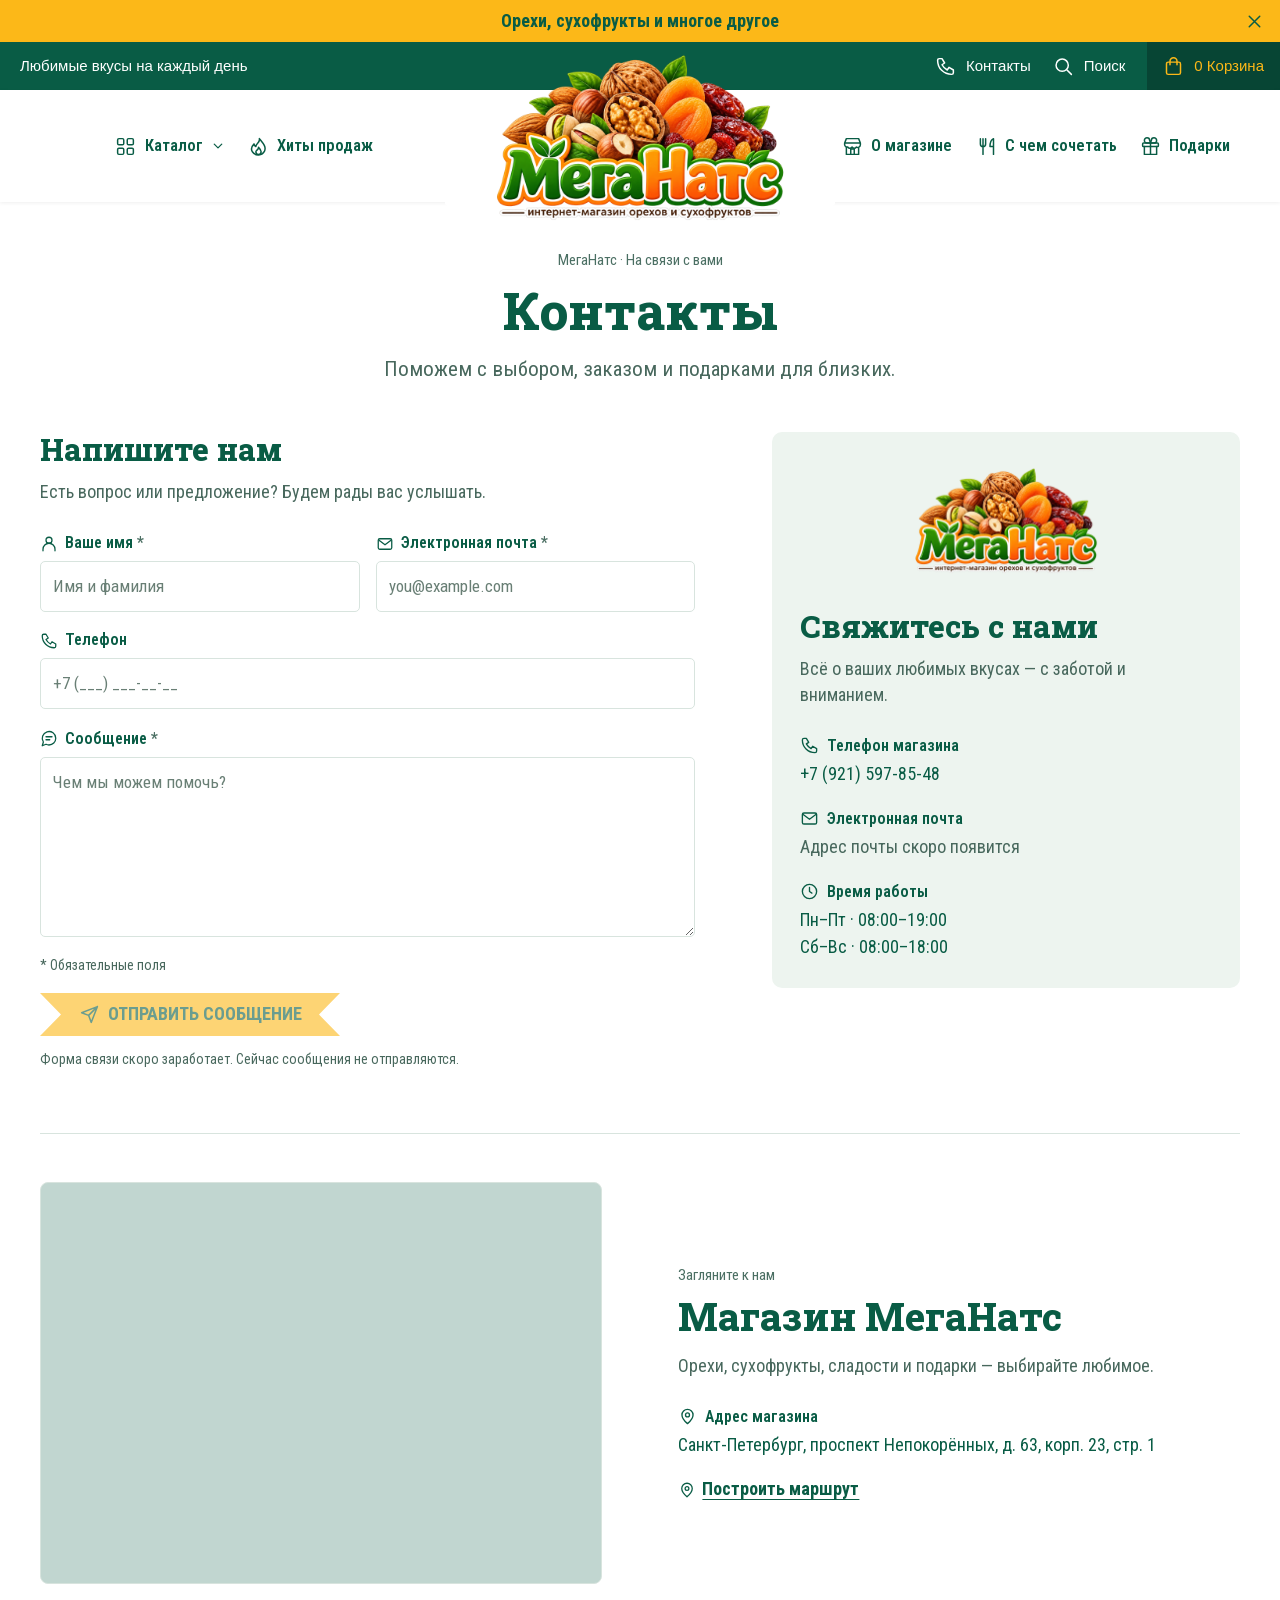
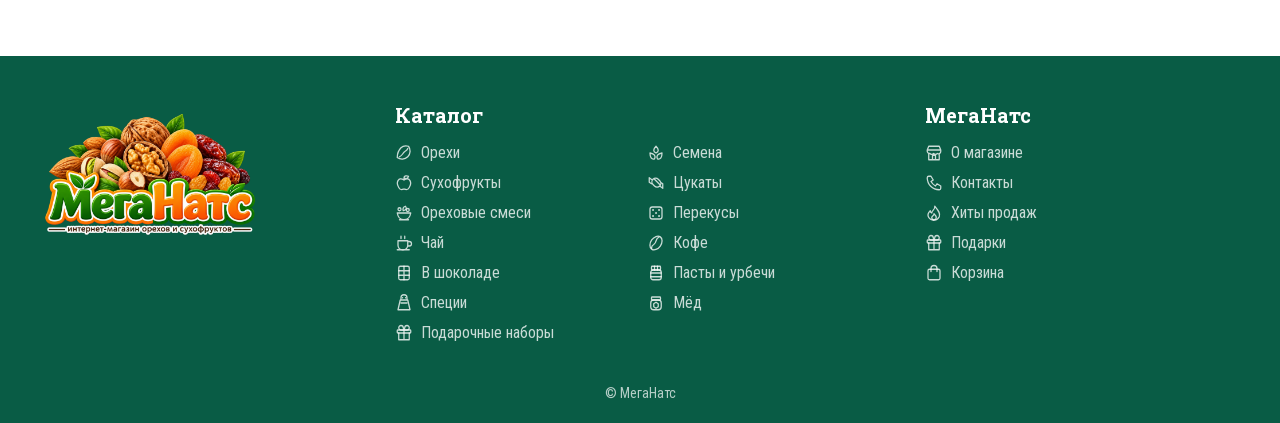
==== commit d1cb5562: "Update contacts with Yandex map and expand sample catalog" ====
--- a/contacts.html
+++ b/contacts.html
@@ -78,24 +78,25 @@
         <h2 id="contact-card-title">Свяжитесь с нами</h2>
         <p>Всё о ваших любимых вкусах — с заботой и вниманием.</p>
         <dl class="contact-details">
-          <div><dt><svg class="icon" aria-hidden="true" focusable="false"><use href="assets/icons.svg#phone"></use></svg>Телефон магазина</dt><dd class="contact-placeholder">Номер скоро появится</dd></div>
+          <div><dt><svg class="icon" aria-hidden="true" focusable="false"><use href="assets/icons.svg#phone"></use></svg>Телефон магазина</dt><dd><a href="tel:+79215978548">+7 (921) 597-85-48</a></dd></div>
           <div><dt><svg class="icon" aria-hidden="true" focusable="false"><use href="assets/icons.svg#mail"></use></svg>Электронная почта</dt><dd class="contact-placeholder">Адрес почты скоро появится</dd></div>
-          <div><dt><svg class="icon" aria-hidden="true" focusable="false"><use href="assets/icons.svg#clock"></use></svg>Время работы</dt><dd class="contact-placeholder">График работы уточняется</dd></div>
+          <div><dt><svg class="icon" aria-hidden="true" focusable="false"><use href="assets/icons.svg#clock"></use></svg>Время работы</dt><dd><span class="contact-hours-line">Пн–Пт · 08:00–19:00</span><span class="contact-hours-line">Сб–Вс · 08:00–18:00</span></dd></div>
         </dl>
       </aside>
     </div>
 
     <section class="contact-visit page-width" aria-labelledby="contact-visit-title">
-      <div class="contact-visit-photo"><img src="assets/catalog/6151.webp" alt="Ассорти орехов и сухофруктов МегаНатс" width="720" height="540" loading="lazy"></div>
+      <div class="contact-map">
+        <iframe src="https://yandex.ru/map-widget/v1/?ll=30.408772%2C59.992474&amp;z=17&amp;pt=30.408772%2C59.992474%2Cpm2gnm&amp;l=map&amp;lang=ru_RU" title="МегаНатс на Яндекс Картах — проспект Непокорённых, 63, корпус 23" width="600" height="400" loading="lazy" allowfullscreen></iframe>
+      </div>
       <div class="contact-visit-copy">
         <p class="contacts-eyebrow">Загляните к нам</p>
         <h2 id="contact-visit-title">Магазин МегаНатс</h2>
         <p>Орехи, сухофрукты, сладости и подарки — выбирайте любимое.</p>
         <dl class="contact-details">
-          <div><dt><svg class="icon" aria-hidden="true" focusable="false"><use href="assets/icons.svg#pin"></use></svg>Адрес магазина</dt><dd class="contact-placeholder">Адрес скоро появится здесь</dd></div>
+          <div><dt><svg class="icon" aria-hidden="true" focusable="false"><use href="assets/icons.svg#pin"></use></svg>Адрес магазина</dt><dd>Санкт-Петербург, проспект Непокорённых, д. 63, корп. 23, стр. 1</dd></div>
         </dl>
-        <p class="contact-map-note">Схему проезда добавим вместе с адресом.</p>
-        <a class="text-link" href="index.html#catalog"><svg class="icon" aria-hidden="true" focusable="false"><use href="assets/icons.svg#arrow-right"></use></svg>А пока — загляните в каталог</a>
+        <a class="text-link" href="https://yandex.ru/maps/?rtext=~59.992474%2C30.408772&amp;rtt=auto" target="_blank" rel="noopener"><svg class="icon" aria-hidden="true" focusable="false"><use href="assets/icons.svg#pin"></use></svg>Построить маршрут</a>
       </div>
     </section>
   </main>
--- a/styles.css
+++ b/styles.css
@@ -139,6 +139,7 @@
 .store-intro { width: calc(100% - 64px); padding-block: 48px 24px; }
 .store-intro h2 { text-align: center; font-size: clamp(25px, 2.7vw, 36px); line-height: 1.2; }
 .store-intro-copy { margin-top: 22px; font-size: 19px; line-height: 1.55; }
+.store-intro-copy > p:not(.store-intro-lead) { text-align: center; }
 .store-intro-copy > p + p { margin-top: 8px; }
 .store-intro-copy > .store-intro-lead { margin-top: 20px; }
 .store-intro-list { display: grid; grid-template-columns: repeat(2, minmax(0, 1fr)); gap: 16px 40px; margin: 16px 0 0; padding: 0; list-style: none; }
@@ -319,10 +320,12 @@
 .contact-details dt { display: flex; align-items: center; gap: 8px; margin-bottom: 4px; font-size: 16px; font-weight: 600; }
 .contact-details dt > .icon { width: 19px; height: 19px; }
 .contact-details dd { margin: 0; font-size: 18px; overflow-wrap: anywhere; }
+.contact-details dd a:hover { text-decoration: underline; text-underline-offset: 3px; }
+.contact-hours-line { display: block; }
 .contact-placeholder { color: #48685d; }
 .contact-visit { display: grid; grid-template-columns: minmax(0, 1fr) minmax(0, 1fr); gap: clamp(28px, 6vw, 80px); align-items: center; margin-top: 64px; padding-top: 48px; border-top: 1px solid var(--line); }
-.contact-visit-photo { overflow: hidden; border-radius: 8px; background: var(--photo-background); }
-.contact-visit-photo img { width: 100%; aspect-ratio: 4 / 3; object-fit: cover; }
+.contact-map { min-width: 0; overflow: hidden; border: 1px solid var(--line); border-radius: 8px; background: var(--mist); }
+.contact-map iframe { display: block; width: 100%; height: 400px; border: 0; }
 .contact-visit-copy h2 { margin-top: 9px; font-size: clamp(27px, 3vw, 40px); }
 .contact-visit-copy > p:not(.contacts-eyebrow) { margin-top: 14px; color: #48685d; }
 .contact-map-note { font-size: 15px; }
@@ -501,6 +504,7 @@
   .contact-card { padding: 24px; }
   .contact-logo { width: 170px; }
   .contact-visit { grid-template-columns: 1fr; gap: 24px; margin-top: 40px; padding-top: 32px; }
+  .contact-map iframe { height: 340px; }
   body.cart-shortcut-active .toast { bottom: calc(81px + env(safe-area-inset-bottom)); }
   .floating-cart { right: 12px; bottom: calc(12px + env(safe-area-inset-bottom)); left: 12px; width: min(calc(100% - 24px), 410px); margin-inline: auto; }
 }
